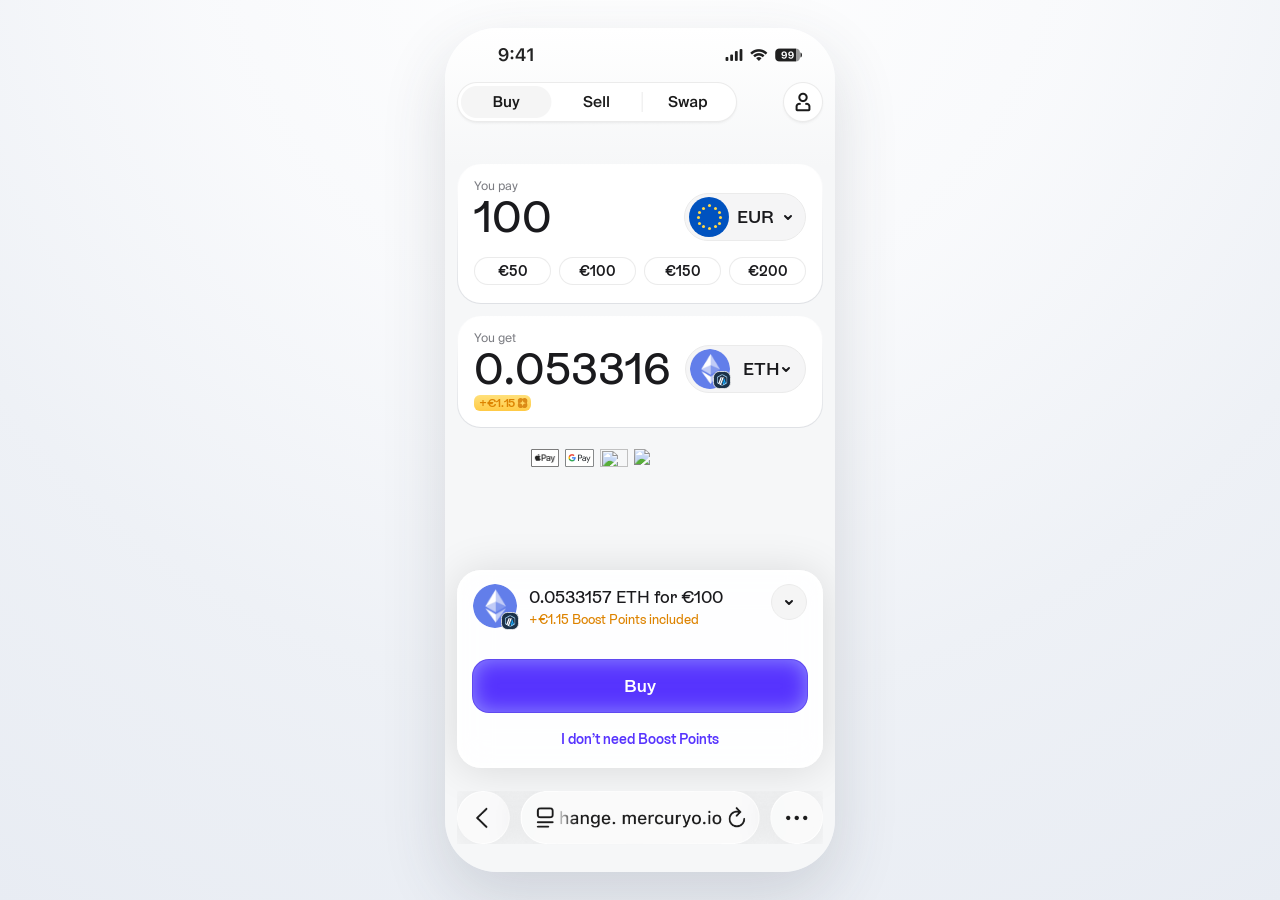
==== converter-mobile/buy.html @ 2dbacec9 "Clip asset modal overlay to title and search" ====
<!doctype html>
<html lang="en">
  <head>
    <meta charset="UTF-8" />
    <meta
      name="viewport"
      content="width=device-width, initial-scale=1, viewport-fit=cover"
    />
    <title>Converter Buy Page</title>
    <link rel="stylesheet" href="./buy.css?v=20260402-1705" />
  </head>
  <body>
    <main class="app-shell" data-stage="boot">
      <section class="phone-frame" aria-label="Converter buy page prototype">
        <div class="header-art" data-reveal="nav" aria-hidden="true">
          <img class="header-art__image" src="./assets/ui/header-top@4x.png" alt="" />
        </div>

        <section class="converter-layout">
          <form class="converter-form" novalidate data-reveal="fields">
            <article
              class="converter-field converter-field--pay"
              data-field="pay"
              data-interaction="rest"
              data-validation="normal"
            >
              <div class="converter-field__loading" aria-hidden="true">
                <span class="converter-field__loading-label"></span>
                <div class="converter-field__loading-body">
                  <span class="converter-field__loading-amount"></span>
                  <span class="converter-field__loading-selector"></span>
                </div>
                <div class="converter-field__loading-actions converter-field__loading-actions--four">
                  <span></span><span></span><span></span><span></span>
                </div>
              </div>
              <div class="converter-field__header">
                <p class="converter-field__label" data-role="label">You pay</p>
              </div>

              <div class="converter-field__body">
                <label class="amount-editor amount-editor--fiat">
                  <span class="sr-only">Amount to pay</span>
                  <input
                    id="fiat-amount"
                    class="amount-editor__input"
                    type="text"
                    inputmode="decimal"
                    value="100"
                    autocomplete="off"
                  />
                  <span class="amount-editor__decimal-placeholder" data-role="fiat-decimal-placeholder" aria-hidden="true"></span>
                  <span class="amount-editor__measure" data-role="fiat-measure" aria-hidden="true"></span>
                </label>

                <button class="asset-selector" type="button" data-role="fiat-selector" aria-label="Selected fiat currency">
                  <span class="asset-selector__coin asset-selector__coin--eu" data-role="fiat-selector-coin">
                    <span class="asset-selector__eu-stars" aria-hidden="true">
                      <i></i><i></i><i></i><i></i><i></i><i></i>
                      <i></i><i></i><i></i><i></i><i></i><i></i>
                    </span>
                  </span>
                  <span class="asset-selector__label" data-role="fiat-selector-label">EUR</span>
                  <span class="asset-selector__chevron" aria-hidden="true">
                    <svg viewBox="0 0 8 5" fill="none" xmlns="http://www.w3.org/2000/svg">
                      <path d="M1 1L4 4L7 1" />
                    </svg>
                  </span>
                </button>
              </div>

              <div class="quick-actions" aria-label="Suggested amounts">
                <button class="quick-action" type="button" data-amount="50">€50</button>
                <button class="quick-action" type="button" data-amount="100">€100</button>
                <button class="quick-action" type="button" data-amount="150">€150</button>
                <button class="quick-action" type="button" data-amount="200">€200</button>
              </div>

            </article>

            <article
              class="converter-field converter-field--get"
              data-field="get"
              data-interaction="rest"
              data-validation="normal"
            >
              <div class="converter-field__loading" aria-hidden="true">
                <span class="converter-field__loading-label"></span>
                <div class="converter-field__loading-body">
                  <span class="converter-field__loading-amount converter-field__loading-amount--crypto"></span>
                  <span class="converter-field__loading-selector"></span>
                </div>
                <div class="converter-field__loading-actions converter-field__loading-actions--meta">
                  <span class="converter-field__loading-badge"></span>
                </div>
              </div>
              <div class="converter-field__header">
                <p class="converter-field__label" data-role="label">You get</p>
              </div>

              <div class="converter-field__body">
                <label class="amount-editor amount-editor--crypto">
                  <span class="sr-only">Amount to get</span>
                  <input
                    id="crypto-amount"
                    class="amount-editor__input amount-editor__input--crypto"
                    type="text"
                    inputmode="decimal"
                    value="0.0533"
                    autocomplete="off"
                  />
                </label>

                <button class="asset-selector asset-selector--token" type="button" data-role="crypto-selector" aria-label="Selected crypto asset">
                  <span class="asset-selector__coin asset-selector__coin--eth">
                    <img src="./assets/icons/tokens/eth.png" alt="" aria-hidden="true" />
                    <img
                      class="asset-selector__network"
                      src="./assets/icons/networks/arbitrum-figma.svg"
                      style="left:25px; top:24px; width:14px; height:14px;"
                      alt=""
                      aria-hidden="true"
                    />
                  </span>
                  <span class="asset-selector__label">ETH</span>
                  <span class="asset-selector__chevron" aria-hidden="true">
                    <svg viewBox="0 0 8 5" fill="none" xmlns="http://www.w3.org/2000/svg">
                      <path d="M1 1L4 4L7 1" />
                    </svg>
                  </span>
                </button>
              </div>

              <div class="converter-field__meta-row">
                <p class="converter-field__support converter-field__support--hidden" data-role="fiat-equivalent">€100.00</p>
                <span class="reward-pill" aria-label="Boost points reward" data-role="reward-pill">
                  <span class="reward-pill__value" data-role="reward-value">+€1.15</span>
                  <span class="reward-pill__icon" aria-hidden="true">
                    <svg viewBox="0 0 12 12" xmlns="http://www.w3.org/2000/svg">
                      <path d="M8.40097 0C10.3883 0.000220152 11.999 1.61168 11.999 3.59903C11.9988 4.5214 11.651 5.36228 11.0802 5.99903C11.6514 6.63606 12 7.47801 12 8.40097C11.9995 10.3883 10.3874 12 8.39999 12C7.47759 11.9998 6.63579 11.652 5.99903 11.0812C5.36219 11.6507 4.52155 11.998 3.6 11.998C1.61212 11.9976 0.000307229 10.3857 0 8.39804C0 7.47647 0.346362 6.6349 0.915866 5.99804C0.346718 5.36145 0.000127712 4.52108 0 3.6C0 1.61201 1.61206 0.000232263 3.6 0C4.52198 3.78915e-05 5.36314 0.346794 6 0.916844C6.6367 0.346528 7.47895 0.000107614 8.40097 0ZM5.84084 2.49959C5.84084 3.39053 5.43696 4.24517 4.717 4.87518C3.99698 5.5052 3.01989 5.8594 2.00162 5.8594V6.13864C3.01989 6.13864 3.99698 6.49284 4.717 7.12286C5.43696 7.75288 5.84084 8.60752 5.84084 9.49846H6.16111C6.16111 8.60747 6.5659 7.7529 7.28592 7.12286C8.00588 6.49298 8.98223 6.13869 9.99932 6.13864V5.8594C8.98223 5.85934 8.00588 5.50506 7.28592 4.87518C6.5659 4.24515 6.16111 3.39058 6.16111 2.49959H5.84084Z"/>
                    </svg>
                  </span>
                </span>
              </div>
            </article>
          </form>

          <section class="payment-strip" aria-label="Available payment methods" data-reveal="payments">
            <div class="payment-strip__logos">
              <div class="payment-strip__visa-mastercard" aria-hidden="true">
                <img class="payment-strip__visa" src="https://www.figma.com/api/mcp/asset/fd976b83-e236-4409-b50b-e290ea4f5e0e" alt="" />
                <img class="payment-strip__mastercard" src="https://www.figma.com/api/mcp/asset/ac1e79e8-c1ad-46b2-a724-f89781448fc2" alt="" />
              </div>
              <img class="payment-strip__logo payment-strip__logo--apple" src="./assets/ui/apple-pay-flat.png" alt="Apple Pay" />
              <img class="payment-strip__logo payment-strip__logo--gpay" src="./assets/ui/google-pay-flat.png" alt="Google Pay" />
              <span class="payment-strip__bank" aria-hidden="true">
                <img class="payment-strip__bank-frame" src="https://www.figma.com/api/mcp/asset/ce25dfa3-2a8a-49f0-9077-788cac82cf75" alt="" />
                <img class="payment-strip__bank-icon" src="https://www.figma.com/api/mcp/asset/ab0d43a7-05e8-4fbb-867e-7cc440ea8039" alt="" />
              </span>
              <img class="payment-strip__logo payment-strip__logo--revolut" src="https://www.figma.com/api/mcp/asset/37a11583-d8dd-468c-be2b-c48716c2e19c" alt="Revolut" />
            </div>
          </section>

          <section class="summary-card" aria-label="Order summary" data-reveal="summary">
            <img
              class="summary-card__large-image"
              src="./assets/ui/high-value-order-details-frame@2x.png"
              alt=""
              aria-hidden="true"
            />
            <div class="summary-card__header">
              <div class="summary-card__asset">
                <span class="summary-card__coin">
                  <img src="./assets/icons/tokens/eth.png" alt="" aria-hidden="true" />
                  <img
                    class="summary-card__network"
                    src="./assets/icons/networks/arbitrum-figma.svg"
                    alt=""
                    aria-hidden="true"
                  />
                </span>
                <div class="summary-card__text">
                  <p class="summary-card__title" data-role="summary-title">0.0533 ETH for €100.00</p>
                  <p class="summary-card__subtitle" data-role="summary-reward">+€1.15 Boost Points included</p>
                  <p class="summary-card__large-copy" data-role="summary-large-copy">
                    For orders over €50,000, a manager will help you complete the transaction with better conditions.
                  </p>
                </div>
              </div>

              <button class="summary-card__toggle" type="button" aria-label="Expand order details">
                <svg viewBox="0 0 16 16" fill="none" xmlns="http://www.w3.org/2000/svg" aria-hidden="true">
                  <path d="M5 7L8 10L11 7" />
                </svg>
              </button>
            </div>

            <button class="summary-card__cta" type="button" aria-disabled="true" data-role="summary-cta">Buy</button>
            <button class="summary-card__secondary" type="button" data-role="boost-toggle" aria-pressed="true">I don’t need Boost Points</button>
          </section>

          <section class="input-keyboard" data-role="input-keyboard" aria-label="Numeric keyboard">
            <div class="input-keyboard__topbar">
              <img
                class="input-keyboard__topbar-image"
                src="./assets/ui/keyboard-accessory-tight@2x.png"
                alt=""
                aria-hidden="true"
              />
              <button class="input-keyboard__confirm-hitbox" type="button" data-role="keyboard-confirm" aria-label="Confirm amount"></button>
            </div>
            <div class="input-keyboard__grid">
              <button class="input-keyboard__key" type="button" data-key="1"><span class="input-keyboard__digit">1</span></button>
              <button class="input-keyboard__key" type="button" data-key="2"><span class="input-keyboard__digit">2</span><span class="input-keyboard__letters">ABC</span></button>
              <button class="input-keyboard__key" type="button" data-key="3"><span class="input-keyboard__digit">3</span><span class="input-keyboard__letters">DEF</span></button>
              <button class="input-keyboard__key" type="button" data-key="4"><span class="input-keyboard__digit">4</span><span class="input-keyboard__letters">GHI</span></button>
              <button class="input-keyboard__key" type="button" data-key="5"><span class="input-keyboard__digit">5</span><span class="input-keyboard__letters">JKL</span></button>
              <button class="input-keyboard__key" type="button" data-key="6"><span class="input-keyboard__digit">6</span><span class="input-keyboard__letters">MNO</span></button>
              <button class="input-keyboard__key" type="button" data-key="7"><span class="input-keyboard__digit">7</span><span class="input-keyboard__letters">PQRS</span></button>
              <button class="input-keyboard__key" type="button" data-key="8"><span class="input-keyboard__digit">8</span><span class="input-keyboard__letters">TUV</span></button>
              <button class="input-keyboard__key" type="button" data-key="9"><span class="input-keyboard__digit">9</span><span class="input-keyboard__letters">WXYZ</span></button>
              <div class="input-keyboard__spacer" aria-hidden="true"></div>
              <button class="input-keyboard__key" type="button" data-key="0"><span class="input-keyboard__digit">0</span></button>
              <button class="input-keyboard__key input-keyboard__key--icon" type="button" data-key="backspace" aria-label="Delete">
                <svg viewBox="0 0 24 24" fill="none" xmlns="http://www.w3.org/2000/svg" aria-hidden="true">
                  <path d="M10 7H19C20.1046 7 21 7.89543 21 9V15C21 16.1046 20.1046 17 19 17H10L4 12L10 7Z" />
                  <path d="M12.5 10L16.5 14" />
                  <path d="M16.5 10L12.5 14" />
                </svg>
              </button>
            </div>
          </section>

          <section class="currency-modal" data-role="currency-modal" aria-hidden="true">
            <div class="currency-modal__sheet" aria-label="Select currency">
              <img class="currency-modal__image" src="./assets/screens/select-currency.png" alt="Currency picker screen" />
              <button class="currency-modal__close-hitbox" type="button" data-role="currency-modal-close" aria-label="Close currency picker"></button>
              <button class="currency-modal__currency-hitbox currency-modal__currency-hitbox--eur" type="button" data-role="currency-option" data-currency="EUR" aria-label="Select Euro"></button>
              <button class="currency-modal__currency-hitbox currency-modal__currency-hitbox--idr" type="button" data-role="currency-option" data-currency="IDR" aria-label="Select Indonesian Rupiah"></button>
            </div>
          </section>

          <section class="asset-modal" data-role="asset-modal" aria-hidden="true">
            <div class="asset-modal__sheet" aria-label="Select asset">
              <img
                class="asset-modal__image"
                data-role="asset-modal-image"
                src="./assets/screens/select-asset-exact.png"
                alt="Asset picker screen"
              />
              <img
                class="asset-modal__search-overlay"
                src="./assets/screens/select-asset-exact.png?v=20260402-static-states"
                alt=""
                aria-hidden="true"
              />
              <button class="asset-modal__close-hitbox" type="button" data-role="asset-modal-close" aria-label="Close asset picker"></button>
              <button class="asset-modal__hitbox asset-modal__hitbox--all" type="button" data-role="asset-filter" data-filter="all" aria-label="All assets"></button>
              <button class="asset-modal__hitbox asset-modal__hitbox--stable" type="button" data-role="asset-filter" data-filter="stablecoins" aria-label="Stablecoins filter"></button>
              <button class="asset-modal__hitbox asset-modal__hitbox--crypto" type="button" data-role="asset-filter" data-filter="crypto" aria-label="Crypto filter"></button>
              <button class="asset-modal__hitbox asset-modal__hitbox--network" type="button" data-role="asset-filter" data-filter="network" aria-label="Network filter"></button>
              <button class="asset-modal__selected-clear-hitbox" type="button" data-role="asset-network-clear" aria-label="Clear selected network" hidden></button>
              <div class="asset-modal__network-options" data-role="asset-network-row" hidden>
                <button class="asset-modal__network-option asset-modal__network-option--cluster" type="button" data-role="asset-network" data-network="solana" aria-label="Choose network"></button>
              </div>
            </div>
          </section>
        </section>

        <div class="browser-nav" aria-hidden="true">
          <img class="browser-nav__image" src="./assets/ui/browser-nav-tight@2x.png" alt="" />
        </div>
      </section>
    </main>

    <script src="./buy.js?v=20260402-1705"></script>
  </body>
</html>
---- converter-mobile/buy.css ----
:root {
  color-scheme: light;
  --page-bg: #edf0f4;
  --surface: #ffffff;
  --surface-subtle: #f3f3f4;
  --surface-active: #ececee;
  --surface-pressed: #e3e4e8;
  --ink: #1a1a1d;
  --muted: #7c7d83;
  --border-top: #f6f6f8;
  --border-bottom: #dfe1e5;
  --focus: #9c8cff;
  --error: #ff5a4a;
  --badge-bg: #ffd24c;
  --badge-text: #d78900;
  --primary-start: #5f39ff;
  --primary-end: #7052ff;
  --shadow-card: 0 24px 64px rgba(55, 62, 77, 0.16);
  --shadow-field: 0 2px 4px rgba(0, 0, 0, 0.04), 0 1px 1px rgba(0, 0, 0, 0.02);
}

* {
  box-sizing: border-box;
  -webkit-tap-highlight-color: transparent;
}

@font-face {
  font-family: "ES Rebond Grotesque";
  src: url("./assets/fonts/ESRebondGrotesque-Medium.ttf") format("truetype");
  font-weight: 500;
}

@font-face {
  font-family: "ES Rebond Grotesque";
  src: url("./assets/fonts/ESRebondGrotesque-Semibold.ttf") format("truetype");
  font-weight: 600;
}

@font-face {
  font-family: "Suisse Intl";
  src: url("./assets/fonts/SuisseIntl-Regular.ttf") format("truetype");
  font-weight: 400;
}

@font-face {
  font-family: "Suisse Intl";
  src: url("./assets/fonts/SuisseIntl-Medium.ttf") format("truetype");
  font-weight: 500;
}

html,
body {
  margin: 0;
  min-height: 100%;
  background:
    radial-gradient(circle at 50% -12%, rgba(255, 255, 255, 0.98) 0%, rgba(249, 250, 252, 0.95) 38%, rgba(238, 241, 246, 0.94) 68%, rgba(232, 236, 243, 0.98) 100%),
    var(--page-bg);
}

html.native-mobile-mode,
body.native-mobile-mode {
  min-height: var(--mobile-app-height, 100svh);
  height: var(--mobile-app-height, 100svh);
  overflow: hidden;
  background: linear-gradient(180deg, #ffffff 0%, #f6f7f8 16.346%);
}

body.native-mobile-mode {
  position: fixed;
  inset: 0;
  width: 100%;
}

body {
  font-family: "Suisse Intl", -apple-system, BlinkMacSystemFont, sans-serif;
  color: var(--ink);
}

.sr-only {
  position: absolute;
  width: 1px;
  height: 1px;
  padding: 0;
  margin: -1px;
  overflow: hidden;
  clip: rect(0, 0, 0, 0);
  white-space: nowrap;
  border: 0;
}

[hidden] {
  display: none !important;
}

.app-shell {
  min-height: 100vh;
  display: grid;
  place-items: center;
  padding: 14px;
}

.app-shell[data-device-mode="mobile"] {
  min-height: var(--mobile-app-height, 100svh);
  height: var(--mobile-app-height, 100svh);
  display: block;
  padding: 0;
  background: linear-gradient(180deg, #ffffff 0%, #f6f7f8 16.346%);
  overflow: hidden;
}

[data-reveal] {
  opacity: 0;
  transform: translateY(18px);
  transition:
    opacity 180ms ease,
    transform 220ms cubic-bezier(0.2, 0.8, 0.2, 1);
}

[data-reveal="summary"] {
  transform: none;
}

.payment-strip {
  opacity: 0;
  transform: translateY(10px);
  transition:
    opacity 180ms ease,
    transform 220ms cubic-bezier(0.2, 0.8, 0.2, 1);
}

.converter-field__header,
.converter-field__body,
.converter-field__meta-row,
.quick-actions,
.converter-field__support {
  opacity: 0;
  transform: translateY(10px);
  transition:
    opacity 180ms ease,
    transform 220ms cubic-bezier(0.2, 0.8, 0.2, 1);
}

.converter-field__loading {
  display: none !important;
}

.converter-field__loading-label,
.converter-field__loading-amount,
.converter-field__loading-selector,
.converter-field__loading-actions span,
.converter-field__loading-badge {
  display: block;
  border-radius: 999px;
  background:
    linear-gradient(90deg, rgba(245, 246, 248, 0.95) 0%, rgba(239, 241, 244, 0.98) 52%, rgba(245, 246, 248, 0.95) 100%);
}

.converter-field__loading-label {
  width: 74px;
  height: 12px;
}

.converter-field__loading-body {
  display: flex;
  align-items: center;
  justify-content: space-between;
  gap: 14px;
}

.converter-field__loading-amount {
  width: 156px;
  height: 44px;
  border-radius: 18px;
}

.converter-field__loading-amount--crypto {
  width: 182px;
}

.converter-field__loading-selector {
  width: 122px;
  height: 48px;
  border-radius: 24px;
}

.converter-field__loading-actions {
  display: grid;
  gap: 12px;
}

.converter-field__loading-actions--four {
  grid-template-columns: repeat(4, minmax(0, 1fr));
}

.converter-field__loading-actions--meta {
  grid-template-columns: 92px;
}

.converter-field__loading-actions span {
  height: 32px;
}

.converter-field__loading-badge {
  width: 88px;
  height: 20px;
  border-radius: 10px;
}

.app-shell[data-stage="nav"] [data-reveal="nav"],
.app-shell[data-stage="fields"] [data-reveal="nav"],
.app-shell[data-stage="content"] [data-reveal="nav"],
.app-shell[data-stage="summary"] [data-reveal="nav"],
.app-shell[data-stage="ready"] [data-reveal="nav"],
.app-shell[data-stage="fields"] [data-reveal="fields"],
.app-shell[data-stage="content"] [data-reveal="fields"],
.app-shell[data-stage="summary"] [data-reveal="fields"],
.app-shell[data-stage="ready"] [data-reveal="fields"],
.app-shell[data-stage="content"] .converter-field__header,
.app-shell[data-stage="content"] .converter-field__body,
.app-shell[data-stage="content"] .converter-field__meta-row,
.app-shell[data-stage="content"] .quick-actions,
.app-shell[data-stage="content"] .converter-field__support,
.app-shell[data-stage="summary"] .converter-field__header,
.app-shell[data-stage="summary"] .converter-field__body,
.app-shell[data-stage="summary"] .converter-field__meta-row,
.app-shell[data-stage="summary"] .quick-actions,
.app-shell[data-stage="summary"] .converter-field__support,
.app-shell[data-stage="ready"] .converter-field__header,
.app-shell[data-stage="ready"] .converter-field__body,
.app-shell[data-stage="ready"] .converter-field__meta-row,
.app-shell[data-stage="ready"] .quick-actions,
.app-shell[data-stage="ready"] .converter-field__support,
.app-shell[data-stage="summary"] [data-reveal="summary"],
.app-shell[data-stage="ready"] [data-reveal="summary"],
.app-shell[data-stage="content"] [data-reveal="payments"],
.app-shell[data-stage="summary"] [data-reveal="payments"],
.app-shell[data-stage="ready"] [data-reveal="payments"] {
  opacity: 1;
  transform: translateY(0);
}


.phone-frame {
  width: min(390px, 100%);
  min-height: 844px;
  border-radius: 52px;
  background: linear-gradient(180deg, #ffffff 0%, #f6f7f8 16.346%);
  box-shadow: var(--shadow-card);
  padding: 0 12px 28px;
  overflow: hidden;
  position: relative;
}

.phone-frame[data-device-mode="mobile"] {
  width: 100%;
  min-height: var(--mobile-app-height, 100svh);
  height: var(--mobile-app-height, 100svh);
  border-radius: 0;
  box-shadow: none;
  display: flex;
  flex-direction: column;
  background: linear-gradient(180deg, #ffffff 0%, #f6f7f8 16.346%);
  padding:
    0
    16px
    calc(env(safe-area-inset-bottom, 0px) + 20px);
  overflow: hidden;
}

.header-art {
  width: calc(100% + 24px);
  margin-left: -12px;
  padding-top: 0;
}

.header-art__image {
  display: block;
  width: 100%;
  height: auto;
}

.phone-frame[data-device-mode="mobile"] .header-art {
  display: block;
  width: calc(100% + 32px);
  margin-left: -16px;
  height: 50px;
  margin-top: calc(env(safe-area-inset-top, 0px) + 8px);
  overflow: hidden;
  flex: 0 0 auto;
}

.phone-frame[data-device-mode="mobile"] .header-art__image {
  transform: translateY(-50px);
}

.converter-layout {
  display: flex;
  flex-direction: column;
  gap: 14px;
  margin-top: 36px;
  width: 100%;
  min-height: 672px;
  padding-bottom: 68px;
}

.phone-frame[data-device-mode="mobile"] .converter-layout {
  flex: 1;
  margin-top: 12px;
  min-height: 0;
  padding-bottom: 244px;
  overflow: hidden;
}

.converter-form {
  display: grid;
  gap: 12px;
  width: 100%;
}

.phone-frame[data-device-mode="mobile"] .converter-form {
  position: relative;
  z-index: 2;
}

.payment-strip {
  width: 100%;
  padding: 2px 4px;
}

.payment-strip__logos {
  display: flex;
  align-items: center;
  gap: 6px;
  min-height: 28px;
}

.payment-strip__visa-mastercard {
  display: inline-flex;
  align-items: center;
  gap: 5px;
  flex: 0 0 auto;
}

.payment-strip__visa {
  width: 34.44px;
  height: 11.5px;
  display: block;
}

.payment-strip__mastercard {
  width: 24.27px;
  height: 15px;
  display: block;
}

.payment-strip__logo {
  display: block;
  width: 28.5px;
  height: 18px;
  flex: 0 0 auto;
}

.payment-strip__bank {
  position: relative;
  display: inline-block;
  width: 28.5px;
  height: 18px;
  flex: 0 0 auto;
}

.payment-strip__bank-frame,
.payment-strip__bank-icon {
  position: absolute;
  display: block;
}

.payment-strip__bank-frame {
  inset: 0;
  width: 28.5px;
  height: 18px;
}

.payment-strip__bank-icon {
  left: 6.18px;
  top: 3.08px;
  width: 16px;
  height: 11.16px;
}

.converter-field {
  width: 100%;
  min-width: 0;
  background: var(--surface);
  border-radius: 26px;
  padding: 14px 14px 12px;
  box-shadow:
    inset 0 1px 0 rgba(255, 255, 255, 1),
    0 0 0 1px rgba(223, 225, 229, 0.98);
  transition: box-shadow 160ms ease, transform 160ms ease, background-color 160ms ease;
}

.converter-field--pay {
  min-height: 140px;
  border-radius: 24px;
  border: 1px solid transparent;
  padding: 0 16px;
  background:
    linear-gradient(#ffffff, #ffffff) padding-box,
    linear-gradient(180deg, #ffffff 0%, #dfe1e5 100%) border-box;
  box-shadow: none;
}

.converter-field--get {
  height: 112px;
  min-height: 112px;
  max-height: 112px;
  border-radius: 24px;
  border: 1px solid transparent;
  padding: 0 16px;
  position: relative;
  background:
    linear-gradient(#ffffff, #ffffff) padding-box,
    linear-gradient(180deg, #ffffff 0%, #dfe1e5 100%) border-box;
  box-shadow: none;
}

.converter-field__header,
.converter-field__body,
.converter-field__meta-row,
.quick-actions,
.converter-field__support {
  opacity: 0;
  transform: translateY(10px);
  transition:
    opacity 140ms ease,
    transform 180ms cubic-bezier(0.2, 0.8, 0.2, 1);
}

.converter-field[data-interaction="hover"] {
  box-shadow: 0 0 0 1px rgba(217, 220, 226, 0.98);
}

.converter-field--pay[data-interaction="hover"] {
  background:
    linear-gradient(#ffffff, #ffffff) padding-box,
    linear-gradient(180deg, #ebebeb 0%, #ebebeb 100%) border-box;
  box-shadow: none;
}

.converter-field--get[data-interaction="hover"] {
  background:
    linear-gradient(#ffffff, #ffffff) padding-box,
    linear-gradient(180deg, #ebebeb 0%, #ebebeb 100%) border-box;
  box-shadow: none;
}

.converter-field[data-interaction="focus"] {
  position: relative;
  z-index: 2;
  border: 1px solid #a698ff;
  background: transparent;
  box-shadow: none;
}

.converter-field[data-validation="error"] {
  border: 1px solid rgba(255, 90, 74, 0.68);
  background:
    linear-gradient(#ffffff, #ffffff) padding-box,
    linear-gradient(180deg, rgba(255, 90, 74, 0.68) 0%, rgba(255, 90, 74, 0.68) 100%) border-box;
  box-shadow: none;
}

.converter-field[data-validation="error"][data-interaction="focus"] {
  border: 1px solid rgba(255, 90, 74, 0.82);
  background: transparent;
  box-shadow: none;
}

.converter-field__header {
  min-height: 20px;
}

.converter-field--pay .converter-field__header,
.converter-field--get .converter-field__header {
  min-height: 28px;
  display: flex;
  align-items: flex-end;
}

.converter-field__label {
  margin: 0;
  color: var(--muted);
  font-size: 16px;
  line-height: 1.1;
}

.converter-field--pay .converter-field__label,
.converter-field--get .converter-field__label {
  font-family: "Suisse Intl", -apple-system, BlinkMacSystemFont, sans-serif;
  font-size: 12px;
  line-height: 15px;
  font-weight: 400;
}

.converter-field[data-validation="error"] .converter-field__label {
  color: var(--error);
}

.converter-field__body {
  display: flex;
  align-items: flex-end;
  justify-content: space-between;
  gap: 8px;
  margin-top: 4px;
  min-width: 0;
}

.converter-field--pay .converter-field__body {
  min-height: 48px;
  gap: 12px;
  margin-top: 0;
}

.converter-field--get .converter-field__body {
  min-height: 48px;
  gap: 12px;
  margin-top: 0;
}

.amount-editor {
  flex: 1;
  min-width: 0;
  overflow: hidden;
  display: flex;
  align-items: flex-end;
  height: 48px;
}

.amount-editor--fiat {
  position: relative;
}

.amount-editor__input,
.amount-display {
  display: block;
  width: 100%;
  height: 48px;
  border: 0;
  padding: 0;
  margin: 0;
  background: transparent;
  color: var(--ink);
  font-family: "ES Rebond Grotesque", -apple-system, BlinkMacSystemFont, sans-serif;
  font-size: clamp(43px, 9vw, 60px);
  line-height: 48px;
  letter-spacing: -0.04em;
  font-weight: 500;
  min-width: 0;
  overflow: hidden;
  vertical-align: top;
  white-space: nowrap;
}

.converter-field--pay .amount-editor__input,
.converter-field--get .amount-editor__input {
  font-size: 44px;
  line-height: 48px;
  letter-spacing: 0;
  font-weight: 500;
}

.converter-field--get .amount-editor {
  flex: 1;
  min-width: 0;
  max-width: calc(100% - 133px);
}

.converter-field--get .amount-display {
  font-size: 44px;
  line-height: 48px;
  letter-spacing: 0;
  font-weight: 500;
}

.amount-editor__input.is-medium,
.amount-display.is-medium {
  font-size: 32px;
}

.amount-editor__input.is-long,
.amount-display.is-long {
  font-size: 26px;
}

.amount-editor__input.is-xlong,
.amount-display.is-xlong {
  font-size: 21px;
}

.amount-editor__input.is-xxlong,
.amount-display.is-xxlong {
  font-size: 17px;
}

.converter-field--pay .amount-editor__input.is-medium {
  font-size: 32px;
  line-height: 48px;
}

.converter-field--pay .amount-editor__input.is-long {
  font-size: 26px;
  line-height: 48px;
}

.converter-field--pay .amount-editor__input.is-xlong {
  font-size: 21px;
  line-height: 48px;
}

.converter-field--pay .amount-editor__input.is-xxlong {
  font-size: 17px;
  line-height: 48px;
}

.converter-field--get .amount-display.is-medium {
  font-size: 32px;
  line-height: 48px;
}

.converter-field--get .amount-display.is-long {
  font-size: 26px;
  line-height: 48px;
}

.converter-field--get .amount-display.is-xlong {
  font-size: 21px;
  line-height: 48px;
}

.converter-field--get .amount-display.is-xxlong {
  font-size: 17px;
  line-height: 48px;
}

.converter-field--get .amount-editor__input.is-medium {
  font-size: 32px;
  line-height: 48px;
}

.converter-field--get .amount-editor__input.is-long {
  font-size: 26px;
  line-height: 48px;
}

.converter-field--get .amount-editor__input.is-xlong {
  font-size: 21px;
  line-height: 48px;
}

.converter-field--get .amount-editor__input.is-xxlong {
  font-size: 17px;
  line-height: 48px;
}

.amount-editor__input:focus {
  outline: none;
}

.amount-editor__input {
  appearance: none;
  -webkit-appearance: none;
  caret-color: #3c0bff;
}

.amount-editor__decimal-placeholder {
  position: absolute;
  left: 0;
  bottom: 0;
  color: #cfd2d8;
  font-family: "ES Rebond Grotesque", -apple-system, BlinkMacSystemFont, sans-serif;
  font-size: 44px;
  line-height: 48px;
  font-weight: 500;
  pointer-events: none;
  white-space: nowrap;
  overflow: visible;
  transform: translateX(var(--decimal-offset, 0px));
}

.amount-editor__measure {
  position: absolute;
  left: 0;
  bottom: 0;
  visibility: hidden;
  pointer-events: none;
  white-space: pre;
  font-family: "ES Rebond Grotesque", -apple-system, BlinkMacSystemFont, sans-serif;
  font-size: 44px;
  line-height: 48px;
  font-weight: 500;
}

.amount-editor__decimal-placeholder.is-medium,
.amount-editor__measure.is-medium {
  font-size: 32px;
  line-height: 48px;
}

.amount-editor__decimal-placeholder.is-long,
.amount-editor__measure.is-long {
  font-size: 26px;
  line-height: 48px;
}

.amount-editor__decimal-placeholder.is-xlong,
.amount-editor__measure.is-xlong {
  font-size: 21px;
  line-height: 48px;
}

.amount-editor__decimal-placeholder.is-xxlong,
.amount-editor__measure.is-xxlong {
  font-size: 17px;
  line-height: 48px;
}

.asset-selector {
  appearance: none;
  -webkit-appearance: none;
  color: #1a1a1d;
  text-decoration: none;
  text-align: left;
  flex: 0 0 auto;
  min-width: 126px;
  max-width: 45%;
  height: 68px;
  border-radius: 999px;
  border: 1px solid transparent;
  background:
    linear-gradient(var(--surface-subtle), var(--surface-subtle)) padding-box,
    linear-gradient(180deg, var(--border-top), var(--border-bottom)) border-box;
  padding: 7px 12px 7px 7px;
  display: inline-flex;
  align-items: center;
  gap: 10px;
  cursor: pointer;
  transition: box-shadow 160ms ease, background-color 160ms ease, transform 160ms ease;
}

.converter-field--pay .amount-editor {
  max-width: calc(100% - 133px);
}

.converter-field--pay .asset-selector {
  min-width: 122px;
  width: 122px;
  max-width: 122px;
  height: 48px;
  padding: 4px 12px 4px 4px;
  gap: 8px;
  background: #f5f5f6;
  border-color: #ebebeb;
}

.converter-field--get .asset-selector {
  min-width: 121px;
  width: 121px;
  max-width: 121px;
  height: 48px;
  padding: 4px 40px 4px 4px;
  gap: 8px;
  background: #f5f5f6;
  border-color: #ebebeb;
}

.converter-field--get[data-interaction="focus"] .asset-selector {
  background: #f5f5f6;
  border-color: #ebebeb;
  box-shadow:
    0 2px 4px rgba(0, 0, 0, 0.04),
    0 1px 1px rgba(0, 0, 0, 0.02);
}

.converter-field[data-interaction="focus"] .asset-selector,
.converter-field[data-interaction="focus"] .quick-action {
  box-shadow: var(--shadow-field);
}

.converter-field--pay[data-interaction="focus"] .asset-selector {
  background: #f5f5f6;
  border-color: #ebebeb;
  box-shadow:
    0 2px 4px rgba(0, 0, 0, 0.04),
    0 1px 1px rgba(0, 0, 0, 0.02);
}

.asset-selector__coin {
  position: relative;
  width: 42px;
  height: 42px;
  border-radius: 50%;
  overflow: visible;
  flex: 0 0 42px;
}

.converter-field--pay .asset-selector__coin {
  width: 40px;
  height: 40px;
  flex-basis: 40px;
}

.converter-field--get .asset-selector__coin {
  width: 45px;
  height: 41px;
  flex-basis: 45px;
}

.asset-selector__coin img {
  width: 100%;
  height: 100%;
  display: block;
  border-radius: 50%;
}

.asset-selector__coin--eu {
  background: #0052bf;
  display: grid;
  place-items: center;
}

.asset-selector__coin--fiat-usd {
  background: linear-gradient(180deg, #2f8bff 0%, #1661d8 100%);
  display: grid;
  place-items: center;
}

.asset-selector__coin--fiat-gbp {
  background: linear-gradient(180deg, #113699 0%, #0d2466 100%);
  display: grid;
  place-items: center;
}

.asset-selector__coin--fiat-pln {
  background: linear-gradient(180deg, #e03f59 0%, #c82d47 100%);
  display: grid;
  place-items: center;
}

.asset-selector__coin--fiat-idr {
  background: linear-gradient(180deg, #ef0016 0 50%, #ffffff 50% 100%);
  border: 1px solid #f1f1f1;
}

.asset-selector__fiat-glyph {
  font-family: "ES Rebond Grotesque", -apple-system, BlinkMacSystemFont, sans-serif;
  font-size: 19px;
  line-height: 1;
  font-weight: 600;
  color: #ffffff;
}

.asset-selector__eu-stars {
  position: relative;
  width: 24px;
  height: 24px;
}

.asset-selector__eu-stars i {
  position: absolute;
  left: 50%;
  top: 50%;
  width: 3px;
  height: 3px;
  margin: -1.5px;
  border-radius: 50%;
  background: #ffd748;
}

.asset-selector__eu-stars i:nth-child(1) { transform: translate(0, -12px); }
.asset-selector__eu-stars i:nth-child(2) { transform: translate(6px, -9px); }
.asset-selector__eu-stars i:nth-child(3) { transform: translate(10px, -5px); }
.asset-selector__eu-stars i:nth-child(4) { transform: translate(11px, 0); }
.asset-selector__eu-stars i:nth-child(5) { transform: translate(10px, 6px); }
.asset-selector__eu-stars i:nth-child(6) { transform: translate(6px, 9px); }
.asset-selector__eu-stars i:nth-child(7) { transform: translate(0, 11px); }
.asset-selector__eu-stars i:nth-child(8) { transform: translate(-6px, 9px); }
.asset-selector__eu-stars i:nth-child(9) { transform: translate(-10px, 6px); }
.asset-selector__eu-stars i:nth-child(10) { transform: translate(-11px, 0); }
.asset-selector__eu-stars i:nth-child(11) { transform: translate(-10px, -5px); }
.asset-selector__eu-stars i:nth-child(12) { transform: translate(-6px, -9px); }

.asset-selector__coin--eth img:first-child {
  position: absolute;
  left: 0;
  top: 0;
  width: 40px;
  height: 40px;
  border-radius: 50%;
  box-shadow: inset 0 0 0 1px rgba(255, 255, 255, 0.16);
}

.asset-selector__coin > .asset-selector__network {
  position: absolute;
  left: 23px !important;
  top: 22px !important;
  width: 18px !important;
  height: 18px !important;
  display: block;
  border: 0;
  border-radius: 0;
  background: transparent;
  object-fit: contain;
  max-width: none;
  max-height: none;
}

.asset-selector__label {
  color: inherit;
  font-family: "ES Rebond Grotesque", -apple-system, BlinkMacSystemFont, sans-serif;
  font-size: 20px;
  font-weight: 600;
  white-space: nowrap;
}

.converter-field--pay .asset-selector__label {
  font-size: 18px;
  line-height: 24px;
  font-weight: 600;
}

.converter-field--get .asset-selector__label {
  font-size: 18px;
  line-height: 24px;
  font-weight: 600;
}

.asset-selector__chevron {
  margin-left: 2px;
  width: 16px;
  height: 16px;
  flex: 0 0 16px;
  display: grid;
  place-items: center;
  transform: translateX(-4px);
}

.asset-selector__chevron svg {
  display: block;
  width: 8px;
  height: 5px;
  overflow: visible;
}

.asset-selector__chevron path {
  stroke: #1a1a1d;
  stroke-width: 2;
  stroke-linecap: round;
  stroke-linejoin: round;
}

.converter-field--pay .asset-selector__chevron {
  width: 16px;
  height: 16px;
}

.converter-field--get .asset-selector__chevron {
  width: 16px;
  height: 16px;
  transform: translateX(-12px);
}

.converter-field__support,
.converter-field__meta-row {
  margin-top: 8px;
}

.converter-field__support {
  margin-bottom: 0;
  color: var(--muted);
  font-size: 16px;
  line-height: 1.1;
}

.converter-field--get .converter-field__meta-row {
  position: absolute;
  left: 16px;
  right: 16px;
  bottom: 16px;
  height: 16px;
  min-height: 16px;
  margin-top: 0;
  gap: 0;
  align-items: flex-start;
}

.converter-field--get[data-boost="off"] {
  height: 100px;
  min-height: 100px;
  max-height: 100px;
}

.converter-field--get[data-boost="off"] .converter-field__meta-row {
  height: 0;
  min-height: 0;
}

.converter-field--get .converter-field__support {
  font-family: "Suisse Intl", -apple-system, BlinkMacSystemFont, sans-serif;
  font-size: 12px;
  line-height: 15px;
  font-weight: 400;
  color: #7e818b;
}

.converter-field__support--hidden {
  display: none;
}

.converter-field__meta-row {
  display: flex;
  align-items: center;
  gap: 8px;
}

.quick-actions {
  display: grid;
  grid-template-columns: repeat(4, 1fr);
  gap: 7px;
  margin-top: 12px;
}

.converter-field--pay .quick-actions {
  grid-template-columns: repeat(4, minmax(0, 1fr));
  gap: 8px;
  margin-top: 0;
  min-height: 60px;
  align-items: center;
  padding: 16px 0;
}

.converter-field--pay .quick-actions[data-count="3"] {
  grid-template-columns: repeat(3, minmax(0, 1fr));
}

.converter-field--pay .quick-actions[data-count="2"] {
  grid-template-columns: repeat(2, minmax(0, 1fr));
}

.quick-action {
  min-height: 42px;
  border-radius: 999px;
  border: 1px solid transparent;
  background:
    linear-gradient(#ffffff, #ffffff) padding-box,
    linear-gradient(180deg, #ebebeb 0%, #ebebeb 100%) border-box;
  font-family: "ES Rebond Grotesque", -apple-system, BlinkMacSystemFont, sans-serif;
  font-size: 14px;
  font-weight: 600;
  color: var(--ink);
  cursor: pointer;
  min-width: 0;
}

.converter-field--pay .quick-action {
  min-height: 28px;
  height: 28px;
  border-radius: 48px;
  font-size: 14px;
  line-height: 17px;
  font-weight: 600;
  padding: 0;
}

.quick-action[hidden] {
  display: none !important;
}

.quick-action:focus,
.quick-action:focus-visible {
  outline: none;
  background:
    linear-gradient(#ffffff, #ffffff) padding-box,
    linear-gradient(180deg, #ebebeb 0%, #ebebeb 100%) border-box;
  box-shadow: none;
}

.quick-action:hover,
.asset-selector:hover {
  background:
    linear-gradient(#f3f4f6, #f3f4f6) padding-box,
    linear-gradient(180deg, #ffffff 0%, #dfe1e5 100%) border-box;
}

.converter-field--pay .asset-selector:hover {
  background: #ebebeb;
  border-color: #ebebeb;
  box-shadow: none;
}

.converter-field--get .asset-selector:hover {
  background: #ebebeb;
  border-color: #ebebeb;
  box-shadow: none;
}

.converter-field--pay[data-interaction="focus"] .asset-selector:hover {
  background: #ebebeb;
  border-color: #d7dbe1;
  box-shadow:
    0 2px 4px rgba(0, 0, 0, 0.04),
    0 1px 1px rgba(0, 0, 0, 0.02);
}

.converter-field--get[data-interaction="focus"] .asset-selector:hover {
  background: #ebebeb;
  border-color: #d7dbe1;
  box-shadow:
    0 2px 4px rgba(0, 0, 0, 0.04),
    0 1px 1px rgba(0, 0, 0, 0.02);
}

.asset-selector:active {
  background:
    linear-gradient(var(--surface-pressed), var(--surface-pressed)) padding-box,
    linear-gradient(180deg, #e7e8eb, #d8dbe0) border-box;
}

.quick-action:active {
  background:
    linear-gradient(#ffffff, #ffffff) padding-box,
    linear-gradient(180deg, #ebebeb 0%, #ebebeb 100%) border-box;
  box-shadow: none;
}

.quick-action.is-active {
  background:
    linear-gradient(#ffffff, #ffffff) padding-box,
    linear-gradient(180deg, #ebebeb 0%, #ebebeb 100%) border-box;
}

.quick-action.is-active:hover {
  background:
    linear-gradient(#f3f4f6, #f3f4f6) padding-box,
    linear-gradient(180deg, #ebebeb 0%, #ebebeb 100%) border-box;
}

.converter-field--pay[data-interaction="focus"] .quick-action:hover,
.converter-field--pay[data-interaction="focus"] .quick-action.is-active:hover {
  background: #fafafa;
  border-color: #ebebeb;
  box-shadow:
    0 2px 4px rgba(0, 0, 0, 0.04),
    0 1px 1px rgba(0, 0, 0, 0.02);
}

.quick-action.is-active:active {
  background:
    linear-gradient(var(--surface-pressed), var(--surface-pressed)) padding-box,
    linear-gradient(180deg, #e7e8eb 0%, #d8dbe0 100%) border-box;
}

.native-mobile-mode .quick-action.is-active,
.native-mobile-mode .quick-action.is-active:hover,
.native-mobile-mode .quick-action:active,
.native-mobile-mode .quick-action.is-active:active {
  background:
    linear-gradient(#ffffff, #ffffff) padding-box,
    linear-gradient(180deg, #ebebeb 0%, #ebebeb 100%) border-box;
  box-shadow: none;
}

.converter-field--pay[data-interaction="focus"] .quick-action {
  background:
    linear-gradient(#ffffff, #ffffff) padding-box,
    linear-gradient(180deg, #f5f5f7 0%, #dddfe3 100%) border-box;
  box-shadow:
    0 2px 4px rgba(0, 0, 0, 0.04),
    0 1px 1px rgba(0, 0, 0, 0.02);
}

.reward-pill {
  display: inline-flex;
  align-items: center;
  gap: 2px;
  padding: 0 4px 0 5px;
  min-height: 16px;
  border-radius: 6px;
  background: linear-gradient(180deg, #ffe07a 0%, #ffca45 100%);
  color: #dd8300;
  font-family: "ES Rebond Grotesque", -apple-system, BlinkMacSystemFont, sans-serif;
  font-size: 12px;
  font-weight: 600;
  line-height: 16px;
  letter-spacing: -0.01em;
  align-self: flex-start;
}

.reward-pill[data-state="off"] {
  opacity: 0;
  visibility: hidden;
}

.converter-field--get .reward-pill {
  min-height: 16px;
  padding: 0 4px 0 5px;
  font-size: 12px;
  line-height: 16px;
}

.converter-field--get[data-validation="error"] .reward-pill {
  background: linear-gradient(180deg, #f0f1f4 0%, #e3e5ea 100%);
  color: #9ea3ad;
}

.converter-field--get[data-validation="error"] .reward-pill .reward-pill__icon path {
  fill: #aeb3bd;
}

.reward-pill__value {
  display: inline-block;
  transform: translateY(-0.2px);
  white-space: nowrap;
}

.reward-pill__icon {
  width: 10px;
  height: 10px;
  flex: 0 0 10px;
  display: grid;
  place-items: center;
  transform: translate(0.6px, 0.1px);
}

.reward-pill__icon svg {
  width: 10px;
  height: 10px;
  display: block;
}

.reward-pill__icon path {
  fill: #db8a16;
}

.summary-card {
  margin-top: auto;
  width: 100%;
  position: relative;
  border-radius: 24px;
  background: rgba(255, 255, 255, 0.88);
  box-shadow:
    inset 0 0 12px rgba(255, 255, 255, 0.6),
    0 2px 44px rgba(0, 0, 0, 0.12);
  backdrop-filter: blur(16px);
  padding: 14px 16px 8px;
  display: flex;
  flex-direction: column;
  gap: 8px;
  transition:
    opacity 180ms ease,
    transform 220ms cubic-bezier(0.2, 0.8, 0.2, 1);
}

.phone-frame[data-device-mode="mobile"] .summary-card {
  position: fixed;
  left: 16px;
  right: 16px;
  bottom: calc(env(safe-area-inset-bottom, 0px) + 20px);
  width: auto;
  margin-top: 0;
  z-index: 5;
}

.phone-frame[data-device-mode="mobile"][data-keyboard="visible"] .summary-card {
  opacity: 0;
  transform: translateY(24px);
  pointer-events: none;
}

.summary-card__large-image {
  display: none;
  width: 100%;
  height: auto;
  border-radius: 24px;
}

.summary-card.is-hidden {
  opacity: 0;
  transform: translateY(24px);
  pointer-events: none;
}

.input-keyboard {
  position: absolute;
  left: 0;
  right: 0;
  bottom: 0;
  padding: 0;
  background: transparent;
  box-shadow: none;
  opacity: 0;
  transform: translateY(100%);
  pointer-events: none;
  transition:
    opacity 180ms ease,
    transform 220ms cubic-bezier(0.2, 0.8, 0.2, 1);
}

.input-keyboard.is-visible {
  opacity: 1;
  transform: translateY(0);
  pointer-events: auto;
}

.input-keyboard__grid {
  position: relative;
  z-index: 0;
  display: grid;
  grid-template-columns: repeat(3, minmax(0, 1fr));
  gap: 8px;
  margin-top: 8px;
  padding: 8px 8px 60px;
  background: transparent;
  min-height: 308px;
}

.input-keyboard__grid::before {
  content: "";
  position: absolute;
  inset: 0 -12px 0 -12px;
  z-index: -1;
  background: linear-gradient(180deg, #dbdde2 0%, #cfd3da 100%);
  border-radius: 32px 32px 0 0;
  box-shadow: 0 -6px 18px rgba(61, 66, 80, 0.1);
}

.input-keyboard__grid::after {
  content: none;
}

.input-keyboard__topbar {
  position: relative;
  width: 368px;
  margin: 0 auto;
  padding: 0;
  background: transparent;
}

.input-keyboard__topbar-image {
  width: 100%;
  height: auto;
  display: block;
}

.input-keyboard__confirm-hitbox {
  position: absolute;
  top: 2px;
  right: 0;
  width: 54px;
  height: 40px;
  border: 0;
  background: transparent;
  padding: 0;
  cursor: pointer;
  border-radius: 22px;
}

.input-keyboard__key {
  min-height: 56px;
  border: 0;
  border-radius: 8px;
  background: linear-gradient(180deg, #ffffff 0%, #f4f6f8 100%);
  box-shadow:
    inset 0 1px 0 rgba(255, 255, 255, 0.9),
    0 1px 2px rgba(47, 54, 65, 0.24);
  color: #1a1a1d;
  font-family: "Suisse Intl", -apple-system, BlinkMacSystemFont, sans-serif;
  font-size: 28px;
  line-height: 1;
  font-weight: 400;
  display: flex;
  flex-direction: column;
  align-items: center;
  justify-content: center;
  padding: 0;
  cursor: pointer;
}

.input-keyboard__key--muted,
.input-keyboard__key--icon {
  background: linear-gradient(180deg, #d8dde5 0%, #c7cdd7 100%);
}

.input-keyboard__digit {
  display: block;
  transform: translateY(2px);
}

.input-keyboard__letters {
  display: block;
  margin-top: 1px;
  color: #4f535d;
  font-size: 10px;
  line-height: 11px;
  font-weight: 500;
  letter-spacing: 0.08em;
}

.input-keyboard__spacer {
  min-height: 56px;
}

.input-keyboard__key--icon svg {
  width: 24px;
  height: 24px;
  display: block;
}

.input-keyboard__key--icon svg path:first-child {
  stroke: #1a1a1d;
  stroke-width: 1.6;
  stroke-linejoin: round;
}

.input-keyboard__key--icon svg path:last-child,
.input-keyboard__key--icon svg path:nth-child(2) {
  stroke: #1a1a1d;
  stroke-width: 1.8;
  stroke-linecap: round;
}

.summary-card__header {
  display: flex;
  align-items: flex-start;
  justify-content: space-between;
  gap: 10px;
}

.summary-card__asset {
  display: flex;
  gap: 12px;
  min-width: 0;
  flex: 1;
  align-items: flex-start;
}

.summary-card__coin {
  position: relative;
  width: 44px;
  height: 44px;
  flex: 0 0 44px;
}

.summary-card__coin > img:first-child {
  width: 44px;
  height: 44px;
  display: block;
  border-radius: 50%;
}

.summary-card__network {
  position: absolute;
  left: 28px;
  top: 28px;
  width: 18px;
  height: 18px;
  display: block;
}

.summary-card__text {
  min-width: 0;
  min-height: 43px;
  padding-top: 1px;
  display: flex;
  flex-direction: column;
  justify-content: flex-start;
}

.summary-card__title,
.summary-card__subtitle {
  margin: 0;
}

.summary-card__title {
  color: #1a1a1d;
  font-family: "ES Rebond Grotesque", -apple-system, BlinkMacSystemFont, sans-serif;
  font-size: 17px;
  line-height: 24px;
  font-weight: 500;
}

.summary-card__subtitle {
  margin-top: 2px;
  color: #dd8300;
  font-family: "ES Rebond Grotesque", -apple-system, BlinkMacSystemFont, sans-serif;
  font-size: 13px;
  line-height: 17px;
  font-weight: 500;
}

.summary-card__large-copy {
  display: none;
  margin: 2px 0 0;
  color: #7c7d83;
  font-family: "Suisse Intl", -apple-system, BlinkMacSystemFont, sans-serif;
  font-size: 12px;
  line-height: 16px;
  max-width: 236px;
}

.summary-card__subtitle[data-state="off"] {
  visibility: hidden;
}

.summary-card[data-mode="large"] .summary-card__subtitle {
  display: none;
}

.summary-card[data-mode="large"] .summary-card__large-copy {
  display: none;
}

.summary-card[data-mode="large"] {
  padding: 0;
  background: transparent;
  box-shadow: none;
  backdrop-filter: none;
  gap: 0;
}

.summary-card[data-mode="large"] .summary-card__large-image {
  display: block;
}

.summary-card[data-mode="large"] .summary-card__header,
.summary-card[data-mode="large"] .summary-card__cta,
.summary-card[data-mode="large"] .summary-card__secondary {
  display: none;
}

.summary-card__toggle {
  width: 36px;
  height: 36px;
  flex: 0 0 36px;
  display: grid;
  place-items: center;
  padding: 0;
  border: 1px solid #ebebeb;
  border-radius: 18px;
  background: #f5f5f5;
  cursor: default;
}

.summary-card__toggle svg {
  width: 16px;
  height: 16px;
  display: block;
}

.summary-card__toggle path {
  stroke: #1a1a1d;
  stroke-width: 2;
  stroke-linecap: round;
  stroke-linejoin: round;
}

.summary-card__cta {
  margin-top: 24px;
  width: 100%;
  min-height: 52px;
  border: 0;
  border-radius: 16px;
  background: #5734fe;
  box-shadow:
    inset 0 0 20px rgba(175, 188, 255, 0.65),
    0 0 0 1px rgba(96, 73, 240, 1);
  color: #ffffff;
  font-family: "ES Rebond Grotesque", -apple-system, BlinkMacSystemFont, sans-serif;
  font-size: 18px;
  line-height: 24px;
  font-weight: 600;
  cursor: default;
}

.summary-card__secondary {
  min-height: 40px;
  padding: 8px 0 9px;
  border: 0;
  background: transparent;
  color: #5734fe;
  font-family: "ES Rebond Grotesque", -apple-system, BlinkMacSystemFont, sans-serif;
  font-size: 14px;
  line-height: 17px;
  font-weight: 600;
  cursor: default;
}

.currency-modal {
  position: absolute;
  inset: 0;
  z-index: 30;
  opacity: 0;
  pointer-events: none;
  transition: opacity 180ms ease;
}

.phone-frame[data-modal="currency"] .currency-modal {
  opacity: 1;
  pointer-events: auto;
}

.currency-modal__dismiss {
  display: none;
}

.currency-modal__sheet {
  position: absolute;
  inset: 0;
}

.currency-modal__close-hitbox,
.currency-modal__currency-hitbox {
  position: absolute;
  border: 0;
  padding: 0;
  background: transparent;
  cursor: pointer;
}

.currency-modal__close-hitbox {
  top: 72px;
  right: 18px;
  width: 56px;
  height: 56px;
}

.currency-modal__currency-hitbox--eur {
  left: 20px;
  right: 20px;
  top: 284px;
  height: 72px;
  z-index: 2;
}

.currency-modal__currency-hitbox--idr {
  left: 20px;
  right: 20px;
  top: 448px;
  height: 72px;
  z-index: 2;
}

.currency-modal__image {
  display: block;
  width: 100%;
  height: auto;
}

.asset-modal {
  position: absolute;
  inset: 0;
  z-index: 31;
  opacity: 0;
  pointer-events: none;
  transition: opacity 180ms ease;
}

.phone-frame[data-modal="asset"] .asset-modal {
  opacity: 1;
  pointer-events: auto;
}

.asset-modal__sheet {
  position: absolute;
  inset: 0;
}

.asset-modal__image {
  display: block;
  width: 100%;
  height: auto;
}

.asset-modal__search-overlay {
  position: absolute;
  top: 0;
  left: 0;
  display: none;
  width: 100%;
  height: auto;
  pointer-events: none;
  z-index: 1;
  clip-path: inset(0 0 calc(100% - 252px) 0);
}

.asset-modal[data-overlay="network-open"] .asset-modal__search-overlay {
  display: block;
}

.asset-modal__close-hitbox {
  position: absolute;
  border: 0;
  background: transparent;
  padding: 0;
  cursor: pointer;
}

.asset-modal__close-hitbox {
  top: 81px;
  right: 18px;
  width: 52px;
  height: 52px;
  border-radius: 50%;
  z-index: 9;
}

.asset-modal__hitbox {
  position: absolute;
  background: transparent;
  border: 0;
  padding: 0;
  cursor: pointer;
  z-index: 2;
}

.asset-modal__hitbox--all {
  left: 12px;
  top: 219px;
  width: 78px;
  height: 32px;
  border-radius: 21px;
}

.asset-modal__hitbox--stable {
  left: 90px;
  top: 219px;
  width: 158px;
  height: 32px;
  border-radius: 21px;
}

.asset-modal__hitbox--crypto {
  left: 248px;
  top: 219px;
  width: 118px;
  height: 32px;
  border-radius: 21px;
}

.asset-modal__hitbox--network {
  right: 12px;
  top: 227px;
  width: 89px;
  height: 32px;
  border-radius: 21px;
}

.asset-modal__selected-clear-hitbox {
  position: absolute;
  top: 219px;
  right: 12px;
  width: 132px;
  height: 32px;
  border: 0;
  background: transparent;
  padding: 0;
  cursor: pointer;
  z-index: 4;
}

.asset-modal__network-options {
  position: absolute;
  inset: 0;
  z-index: 4;
  pointer-events: none;
}

.asset-modal__network-option {
  position: absolute;
  border: 0;
  background: transparent;
  padding: 0;
  cursor: pointer;
  pointer-events: auto;
}

.asset-modal__network-option--cluster {
  left: 12px;
  top: 258px;
  width: 360px;
  height: 172px;
}

.browser-nav {
  transition:
    opacity 160ms ease,
    transform 200ms cubic-bezier(0.2, 0.8, 0.2, 1);
}

.phone-frame[data-keyboard="visible"] .browser-nav {
  opacity: 0;
  transform: translateY(16px);
  pointer-events: none;
}

.summary-card[data-boost="off"] .summary-card__secondary {
  color: #5734fe;
}

.summary-card[data-boost="off"] .summary-card__asset {
  align-items: center;
}

.summary-card[data-boost="off"] .summary-card__text {
  min-height: 24px;
  justify-content: center;
  padding-top: 0;
}

.browser-nav {
  position: absolute;
  left: 12px;
  right: 12px;
  bottom: 28px;
  transition:
    opacity 160ms ease,
    transform 200ms cubic-bezier(0.2, 0.8, 0.2, 1);
}

.phone-frame[data-device-mode="mobile"] .browser-nav,
.phone-frame[data-device-mode="mobile"] .input-keyboard {
  display: none !important;
}

.phone-frame[data-device-mode="mobile"] .summary-card {
  margin-bottom: 0;
}

.browser-nav__image {
  width: 100%;
  height: auto;
  display: block;
}

.phone-frame[data-keyboard="visible"] .browser-nav {
  opacity: 0;
  transform: translateY(16px);
  pointer-events: none;
}

.sr-only {
  position: absolute;
  width: 1px;
  height: 1px;
  padding: 0;
  margin: -1px;
  overflow: hidden;
  clip: rect(0, 0, 0, 0);
  white-space: nowrap;
  border: 0;
}

@media (max-width: 420px) {
  .app-shell {
    padding: 0;
  }

  .phone-frame {
    width: 100%;
    min-height: 100vh;
    border-radius: 0;
    padding-inline: 12px;
  }

  .asset-selector {
    min-width: 122px;
    height: 68px;
    max-width: 45%;
  }
}


.native-mobile-mode .quick-action,
.native-mobile-mode .converter-field--pay[data-interaction="focus"] .quick-action,
.native-mobile-mode .quick-action:hover,
.native-mobile-mode .quick-action:focus,
.native-mobile-mode .quick-action:focus-visible,
.native-mobile-mode .quick-action.is-active,
.native-mobile-mode .quick-action.is-active:hover,
.native-mobile-mode .converter-field--pay[data-interaction="focus"] .quick-action:hover,
.native-mobile-mode .converter-field--pay[data-interaction="focus"] .quick-action:focus,
.native-mobile-mode .converter-field--pay[data-interaction="focus"] .quick-action:focus-visible {
  background:
    linear-gradient(#ffffff, #ffffff) padding-box,
    linear-gradient(180deg, #ebebeb 0%, #ebebeb 100%) border-box;
  border-color: transparent;
  box-shadow: none;
  outline: none;
}

.native-mobile-mode .quick-action:active,
.native-mobile-mode .quick-action.is-active:active,
.native-mobile-mode .converter-field--pay[data-interaction="focus"] .quick-action:active {
  background:
    linear-gradient(#f1f2f4, #f1f2f4) padding-box,
    linear-gradient(180deg, #e4e6ea 0%, #d7dbe1 100%) border-box;
  border-color: transparent;
  box-shadow: none;
}
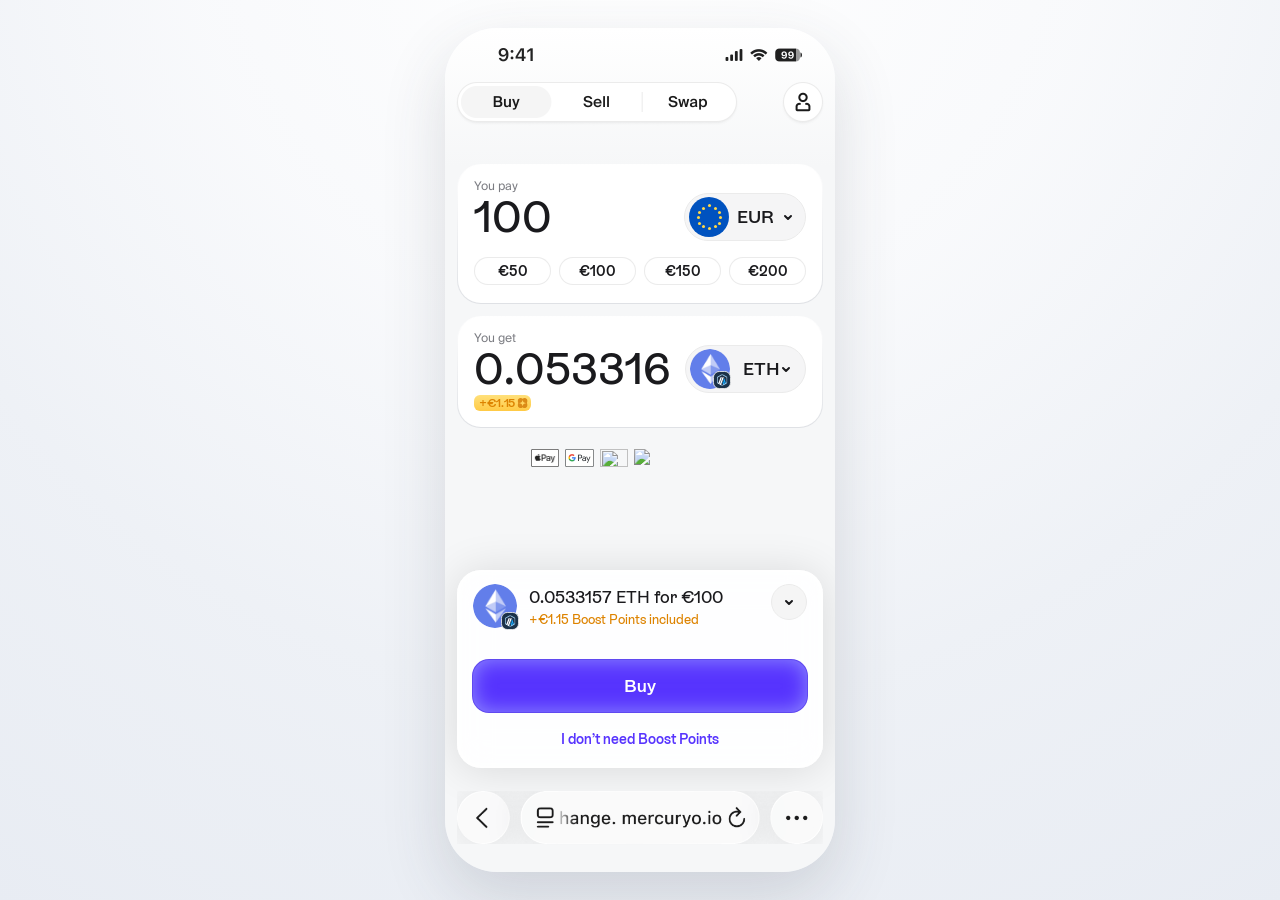
==== commit 1716bb24: "Keep asset modal first row static on network open" ====
--- a/converter-mobile/buy.html
+++ b/converter-mobile/buy.html
@@ -248,9 +248,10 @@
                 src="./assets/screens/select-asset-exact.png"
                 alt="Asset picker screen"
               />
+              <div class="asset-modal__header-cover" aria-hidden="true"></div>
               <img
                 class="asset-modal__search-overlay"
-                src="./assets/screens/select-asset-exact.png?v=20260402-static-states"
+                src="./assets/screens/select-asset-header-crop.png?v=20260402-static-states"
                 alt=""
                 aria-hidden="true"
               />
--- a/converter-mobile/buy.css
+++ b/converter-mobile/buy.css
@@ -1680,6 +1680,22 @@
   height: auto;
 }
 
+.asset-modal__header-cover {
+  position: absolute;
+  left: 0;
+  right: 0;
+  top: 0;
+  height: 410px;
+  display: none;
+  background: #ffffff;
+  z-index: 1;
+  pointer-events: none;
+}
+
+.asset-modal[data-overlay="network-open"] .asset-modal__header-cover {
+  display: block;
+}
+
 .asset-modal__search-overlay {
   position: absolute;
   top: 0;
@@ -1688,8 +1704,7 @@
   width: 100%;
   height: auto;
   pointer-events: none;
-  z-index: 1;
-  clip-path: inset(0 0 calc(100% - 252px) 0);
+  z-index: 2;
 }
 
 .asset-modal[data-overlay="network-open"] .asset-modal__search-overlay {
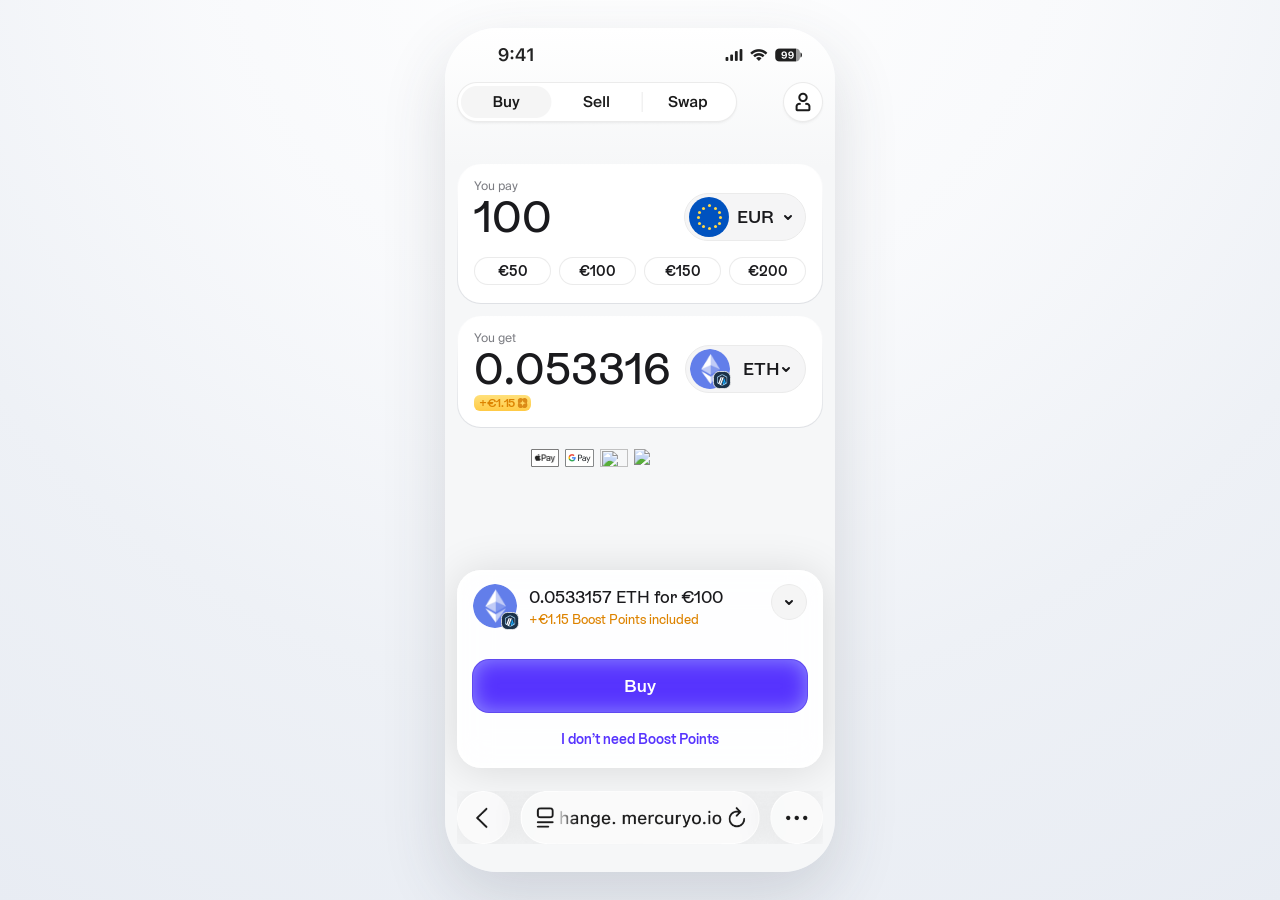
==== commit 62a0b5e9: "Restore search-only overlay for asset modal" ====
--- a/converter-mobile/buy.html
+++ b/converter-mobile/buy.html
@@ -248,10 +248,9 @@
                 src="./assets/screens/select-asset-exact.png"
                 alt="Asset picker screen"
               />
-              <div class="asset-modal__header-cover" aria-hidden="true"></div>
               <img
                 class="asset-modal__search-overlay"
-                src="./assets/screens/select-asset-header-crop.png?v=20260402-static-states"
+                src="./assets/screens/select-asset-exact.png?v=20260402-static-states"
                 alt=""
                 aria-hidden="true"
               />
--- a/converter-mobile/buy.css
+++ b/converter-mobile/buy.css
@@ -1680,31 +1680,15 @@
   height: auto;
 }
 
-.asset-modal__header-cover {
-  position: absolute;
-  left: 0;
-  right: 0;
-  top: 0;
-  height: 410px;
-  display: none;
-  background: #ffffff;
-  z-index: 1;
-  pointer-events: none;
-}
-
-.asset-modal[data-overlay="network-open"] .asset-modal__header-cover {
-  display: block;
-}
-
 .asset-modal__search-overlay {
   position: absolute;
-  top: 0;
-  left: 0;
+  inset: 0;
   display: none;
   width: 100%;
   height: auto;
   pointer-events: none;
   z-index: 2;
+  clip-path: inset(142px 11px calc(100% - 216px) 11px round 24px);
 }
 
 .asset-modal[data-overlay="network-open"] .asset-modal__search-overlay {
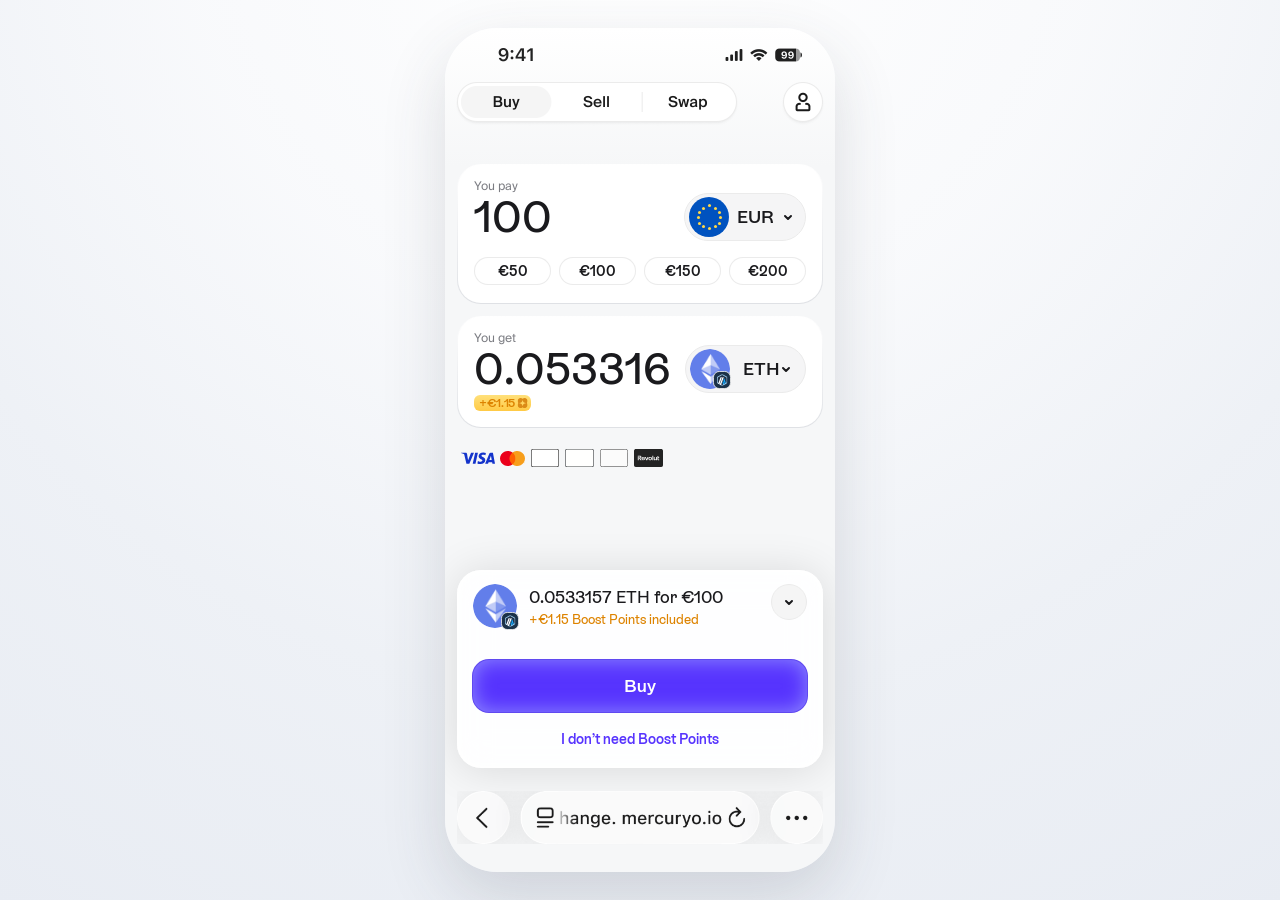
==== commit 81a17728: "Restore local payment method logos" ====
--- a/converter-mobile/buy.html
+++ b/converter-mobile/buy.html
@@ -148,16 +148,13 @@
           <section class="payment-strip" aria-label="Available payment methods" data-reveal="payments">
             <div class="payment-strip__logos">
               <div class="payment-strip__visa-mastercard" aria-hidden="true">
-                <img class="payment-strip__visa" src="https://www.figma.com/api/mcp/asset/fd976b83-e236-4409-b50b-e290ea4f5e0e" alt="" />
-                <img class="payment-strip__mastercard" src="https://www.figma.com/api/mcp/asset/ac1e79e8-c1ad-46b2-a724-f89781448fc2" alt="" />
-              </div>
-              <img class="payment-strip__logo payment-strip__logo--apple" src="./assets/ui/apple-pay-flat.png" alt="Apple Pay" />
-              <img class="payment-strip__logo payment-strip__logo--gpay" src="./assets/ui/google-pay-flat.png" alt="Google Pay" />
-              <span class="payment-strip__bank" aria-hidden="true">
-                <img class="payment-strip__bank-frame" src="https://www.figma.com/api/mcp/asset/ce25dfa3-2a8a-49f0-9077-788cac82cf75" alt="" />
-                <img class="payment-strip__bank-icon" src="https://www.figma.com/api/mcp/asset/ab0d43a7-05e8-4fbb-867e-7cc440ea8039" alt="" />
-              </span>
-              <img class="payment-strip__logo payment-strip__logo--revolut" src="https://www.figma.com/api/mcp/asset/37a11583-d8dd-468c-be2b-c48716c2e19c" alt="Revolut" />
+                <img class="payment-strip__visa" src="./assets/ui/visa.svg" alt="" />
+                <img class="payment-strip__mastercard" src="./assets/ui/mastercard.svg" alt="" />
+              </div>
+              <img class="payment-strip__logo payment-strip__logo--apple" src="./assets/ui/apple-pay-icon.svg" alt="Apple Pay" />
+              <img class="payment-strip__logo payment-strip__logo--gpay" src="./assets/ui/google-pay-icon.svg" alt="Google Pay" />
+              <img class="payment-strip__logo payment-strip__logo--bank" src="./assets/ui/bank-transfer.svg" alt="Bank transfer" />
+              <img class="payment-strip__logo payment-strip__logo--revolut" src="./assets/ui/revolut.svg" alt="Revolut" />
             </div>
           </section>
 
@@ -254,6 +251,12 @@
                 alt=""
                 aria-hidden="true"
               />
+              <img
+                class="asset-modal__filters-overlay"
+                src="./assets/screens/select-asset-exact.png?v=20260402-static-states"
+                alt=""
+                aria-hidden="true"
+              />
               <button class="asset-modal__close-hitbox" type="button" data-role="asset-modal-close" aria-label="Close asset picker"></button>
               <button class="asset-modal__hitbox asset-modal__hitbox--all" type="button" data-role="asset-filter" data-filter="all" aria-label="All assets"></button>
               <button class="asset-modal__hitbox asset-modal__hitbox--stable" type="button" data-role="asset-filter" data-filter="stablecoins" aria-label="Stablecoins filter"></button>
--- a/converter-mobile/buy.css
+++ b/converter-mobile/buy.css
@@ -1688,10 +1688,25 @@
   height: auto;
   pointer-events: none;
   z-index: 2;
-  clip-path: inset(142px 11px calc(100% - 216px) 11px round 24px);
+  clip-path: inset(142px 11px calc(100% - 232px) 11px round 24px);
 }
 
 .asset-modal[data-overlay="network-open"] .asset-modal__search-overlay {
+  display: block;
+}
+
+.asset-modal__filters-overlay {
+  position: absolute;
+  inset: 0;
+  display: none;
+  width: 100%;
+  height: auto;
+  pointer-events: none;
+  z-index: 3;
+  clip-path: inset(219px 11px calc(100% - 275px) 11px);
+}
+
+.asset-modal[data-overlay="network-open"] .asset-modal__filters-overlay {
   display: block;
 }
 
@@ -1747,9 +1762,9 @@
 
 .asset-modal__hitbox--network {
   right: 12px;
-  top: 227px;
-  width: 89px;
-  height: 32px;
+  top: 219px;
+  width: 108px;
+  height: 40px;
   border-radius: 21px;
 }
 
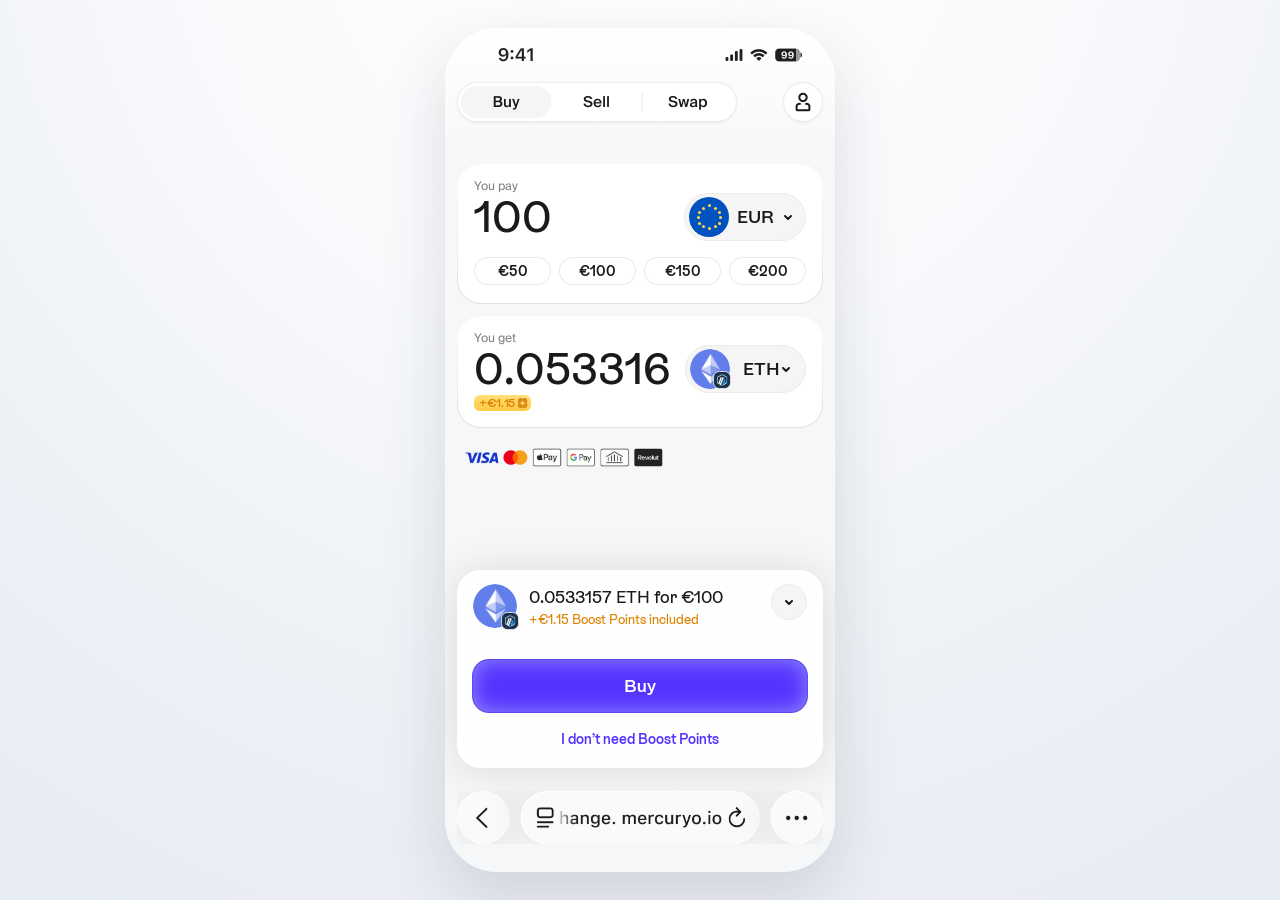
==== commit ad04ab36: "Use exact payment strip image" ====
--- a/converter-mobile/buy.html
+++ b/converter-mobile/buy.html
@@ -146,16 +146,7 @@
           </form>
 
           <section class="payment-strip" aria-label="Available payment methods" data-reveal="payments">
-            <div class="payment-strip__logos">
-              <div class="payment-strip__visa-mastercard" aria-hidden="true">
-                <img class="payment-strip__visa" src="./assets/ui/visa.svg" alt="" />
-                <img class="payment-strip__mastercard" src="./assets/ui/mastercard.svg" alt="" />
-              </div>
-              <img class="payment-strip__logo payment-strip__logo--apple" src="./assets/ui/apple-pay-icon.svg" alt="Apple Pay" />
-              <img class="payment-strip__logo payment-strip__logo--gpay" src="./assets/ui/google-pay-icon.svg" alt="Google Pay" />
-              <img class="payment-strip__logo payment-strip__logo--bank" src="./assets/ui/bank-transfer.svg" alt="Bank transfer" />
-              <img class="payment-strip__logo payment-strip__logo--revolut" src="./assets/ui/revolut.svg" alt="Revolut" />
-            </div>
+            <img class="payment-strip__image" src="./assets/ui/payment-strip-exact.png" alt="Visa, Mastercard, Apple Pay, Google Pay, bank transfer and Revolut" />
           </section>
 
           <section class="summary-card" aria-label="Order summary" data-reveal="summary">
--- a/converter-mobile/buy.css
+++ b/converter-mobile/buy.css
@@ -334,6 +334,13 @@
   min-height: 28px;
 }
 
+.payment-strip__image {
+  display: block;
+  width: 366px;
+  height: auto;
+  max-width: 100%;
+}
+
 .payment-strip__visa-mastercard {
   display: inline-flex;
   align-items: center;
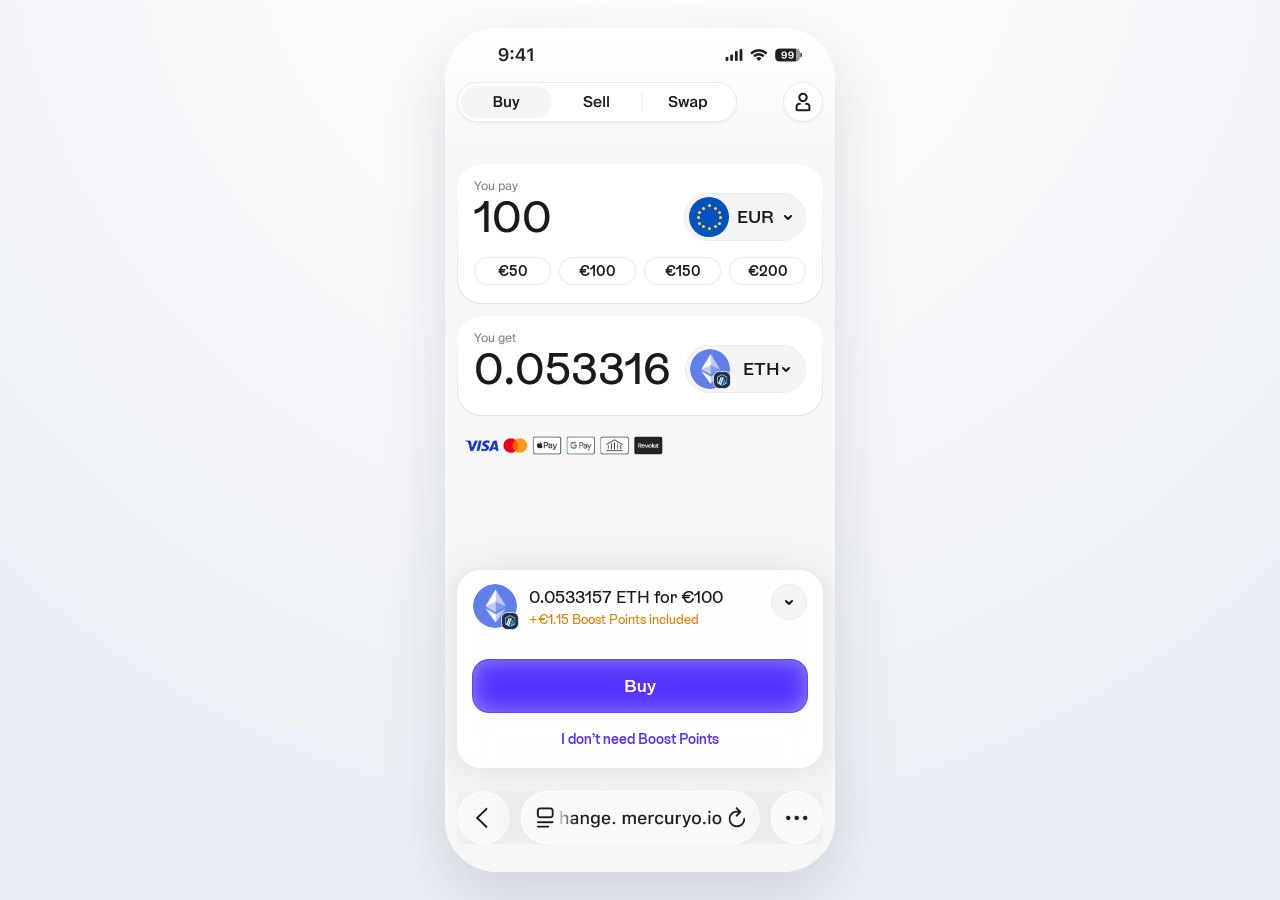
==== commit fe8bd5db: "Replace keyboard accessory with action button" ====
--- a/converter-mobile/buy.html
+++ b/converter-mobile/buy.html
@@ -189,13 +189,7 @@
 
           <section class="input-keyboard" data-role="input-keyboard" aria-label="Numeric keyboard">
             <div class="input-keyboard__topbar">
-              <img
-                class="input-keyboard__topbar-image"
-                src="./assets/ui/keyboard-accessory-tight@2x.png"
-                alt=""
-                aria-hidden="true"
-              />
-              <button class="input-keyboard__confirm-hitbox" type="button" data-role="keyboard-confirm" aria-label="Confirm amount"></button>
+              <button class="input-keyboard__action" type="button" data-role="keyboard-confirm">Buy</button>
             </div>
             <div class="input-keyboard__grid">
               <button class="input-keyboard__key" type="button" data-key="1"><span class="input-keyboard__digit">1</span></button>
--- a/converter-mobile/buy.css
+++ b/converter-mobile/buy.css
@@ -418,9 +418,9 @@
 }
 
 .converter-field--get {
-  height: 112px;
-  min-height: 112px;
-  max-height: 112px;
+  height: 100px;
+  min-height: 100px;
+  max-height: 100px;
   border-radius: 24px;
   border: 1px solid transparent;
   padding: 0 16px;
@@ -989,26 +989,10 @@
 }
 
 .converter-field--get .converter-field__meta-row {
-  position: absolute;
-  left: 16px;
-  right: 16px;
-  bottom: 16px;
-  height: 16px;
-  min-height: 16px;
+  height: 0;
+  min-height: 0;
   margin-top: 0;
   gap: 0;
-  align-items: flex-start;
-}
-
-.converter-field--get[data-boost="off"] {
-  height: 100px;
-  min-height: 100px;
-  max-height: 100px;
-}
-
-.converter-field--get[data-boost="off"] .converter-field__meta-row {
-  height: 0;
-  min-height: 0;
 }
 
 .converter-field--get .converter-field__support {
@@ -1208,10 +1192,7 @@
 }
 
 .converter-field--get .reward-pill {
-  min-height: 16px;
-  padding: 0 4px 0 5px;
-  font-size: 12px;
-  line-height: 16px;
+  display: none;
 }
 
 .converter-field--get[data-validation="error"] .reward-pill {
@@ -1345,30 +1326,35 @@
 }
 
 .input-keyboard__topbar {
-  position: relative;
-  width: 368px;
-  margin: 0 auto;
+  width: 100%;
+  margin: 0;
+  padding: 0 8px;
+  background: transparent;
+}
+
+.input-keyboard__action {
+  width: 100%;
+  min-height: 52px;
+  border: 0;
   padding: 0;
-  background: transparent;
-}
-
-.input-keyboard__topbar-image {
-  width: 100%;
-  height: auto;
-  display: block;
-}
-
-.input-keyboard__confirm-hitbox {
-  position: absolute;
-  top: 2px;
-  right: 0;
-  width: 54px;
-  height: 40px;
-  border: 0;
-  background: transparent;
-  padding: 0;
+  border-radius: 16px;
+  background: #5734fe;
+  box-shadow:
+    inset 0 0 20px rgba(175, 188, 255, 0.65),
+    0 0 0 1px rgba(96, 73, 240, 1);
+  color: #ffffff;
+  font-family: "ES Rebond Grotesque", -apple-system, BlinkMacSystemFont, sans-serif;
+  font-size: 18px;
+  line-height: 24px;
+  font-weight: 600;
   cursor: pointer;
-  border-radius: 22px;
+}
+
+.input-keyboard__action[data-mode="large"] {
+  background: #060507;
+  box-shadow:
+    inset 0 0 20px rgba(72, 37, 255, 0.5),
+    0 0 0 1px rgba(96, 73, 240, 1);
 }
 
 .input-keyboard__key {
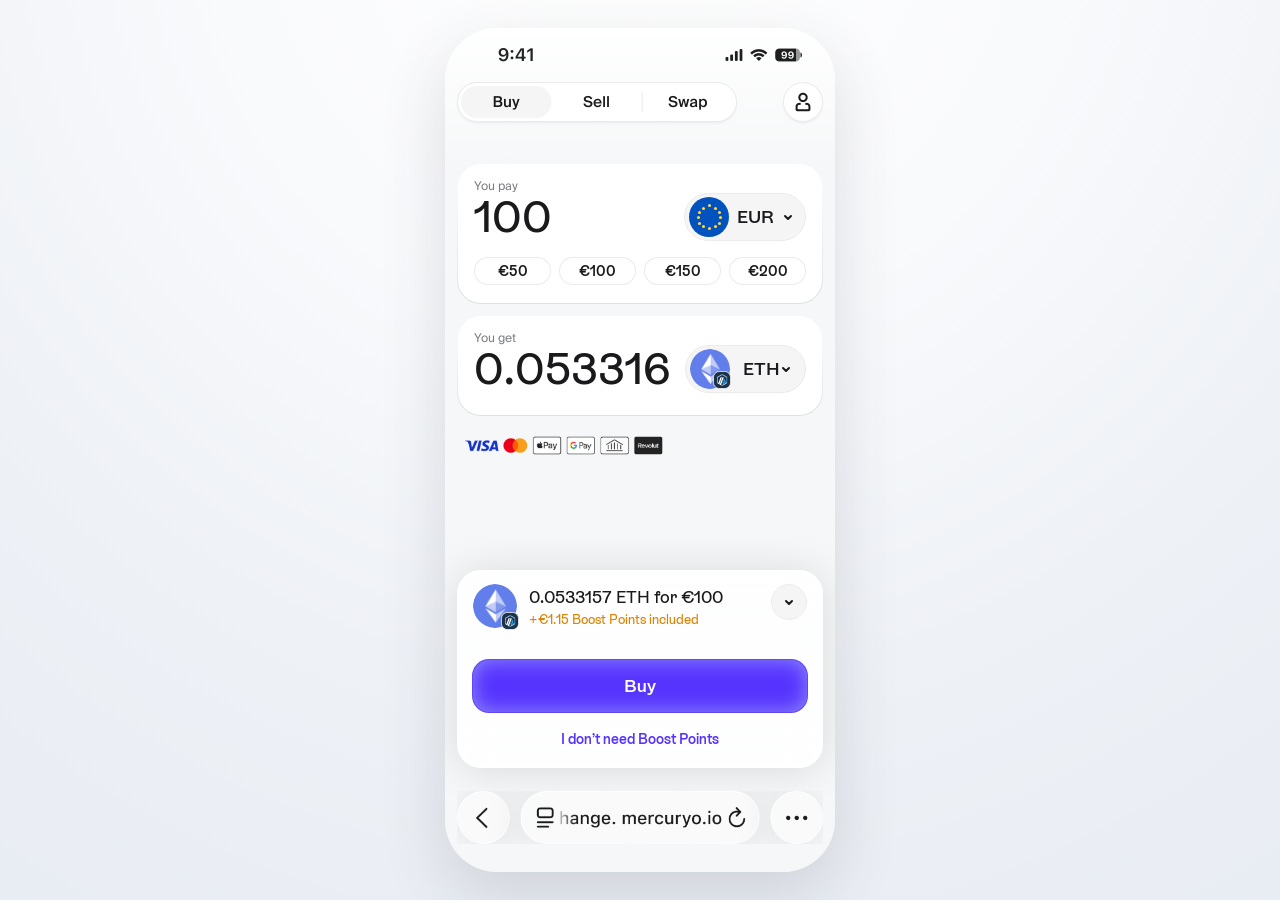
==== commit 1ed0115e: "Make asset modal network control static" ====
--- a/converter-mobile/buy.html
+++ b/converter-mobile/buy.html
@@ -227,7 +227,7 @@
               <img
                 class="asset-modal__image"
                 data-role="asset-modal-image"
-                src="./assets/screens/select-asset-exact.png"
+                src="./assets/screens/select-asset-static-network-left.png"
                 alt="Asset picker screen"
               />
               <img
@@ -246,7 +246,7 @@
               <button class="asset-modal__hitbox asset-modal__hitbox--all" type="button" data-role="asset-filter" data-filter="all" aria-label="All assets"></button>
               <button class="asset-modal__hitbox asset-modal__hitbox--stable" type="button" data-role="asset-filter" data-filter="stablecoins" aria-label="Stablecoins filter"></button>
               <button class="asset-modal__hitbox asset-modal__hitbox--crypto" type="button" data-role="asset-filter" data-filter="crypto" aria-label="Crypto filter"></button>
-              <button class="asset-modal__hitbox asset-modal__hitbox--network" type="button" data-role="asset-filter" data-filter="network" aria-label="Network filter"></button>
+              <div class="asset-modal__network-static" aria-hidden="true"></div>
               <button class="asset-modal__selected-clear-hitbox" type="button" data-role="asset-network-clear" aria-label="Clear selected network" hidden></button>
               <div class="asset-modal__network-options" data-role="asset-network-row" hidden>
                 <button class="asset-modal__network-option asset-modal__network-option--cluster" type="button" data-role="asset-network" data-network="solana" aria-label="Choose network"></button>
--- a/converter-mobile/buy.css
+++ b/converter-mobile/buy.css
@@ -1676,7 +1676,7 @@
 .asset-modal__search-overlay {
   position: absolute;
   inset: 0;
-  display: none;
+  display: none !important;
   width: 100%;
   height: auto;
   pointer-events: none;
@@ -1691,7 +1691,7 @@
 .asset-modal__filters-overlay {
   position: absolute;
   inset: 0;
-  display: none;
+  display: none !important;
   width: 100%;
   height: auto;
   pointer-events: none;
@@ -1750,14 +1750,6 @@
   top: 219px;
   width: 118px;
   height: 32px;
-  border-radius: 21px;
-}
-
-.asset-modal__hitbox--network {
-  right: 12px;
-  top: 219px;
-  width: 108px;
-  height: 40px;
   border-radius: 21px;
 }
 
@@ -1781,6 +1773,15 @@
   pointer-events: none;
 }
 
+.asset-modal__network-static {
+  position: absolute;
+  left: 251px;
+  top: 219px;
+  width: 89px;
+  height: 32px;
+  z-index: 2;
+}
+
 .asset-modal__network-option {
   position: absolute;
   border: 0;
@@ -1806,6 +1807,12 @@
 .phone-frame[data-keyboard="visible"] .browser-nav {
   opacity: 0;
   transform: translateY(16px);
+  pointer-events: none;
+}
+
+.phone-frame[data-keyboard="visible"] .payment-strip {
+  opacity: 0;
+  transform: translateY(10px);
   pointer-events: none;
 }
 
